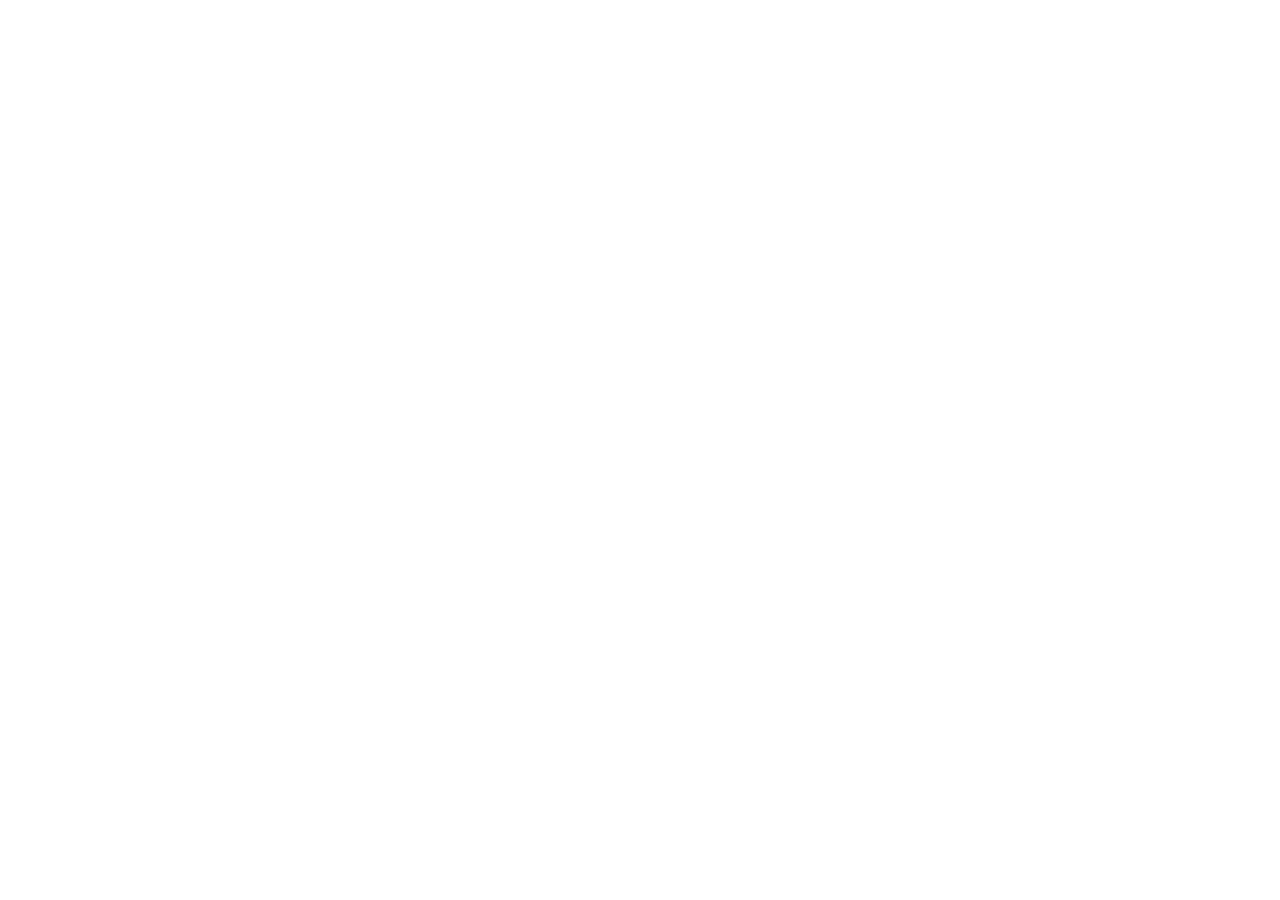
==== ex13_projeto_imovi/index.html @ ef21d88d "Commit inicial" ====
<!DOCTYPE html>
<html lang="pt-br">
  <head>
    <meta charset="UTF-8" />
    <meta http-equiv="X-UA-Compatible" content="IE=edge" />
    <meta name="viewport" content="width=device-width, initial-scale=1.0" />
    <title>iMovi</title>
    <link rel="shortcut icon" href="img/favicon.ico" type="image/x-icon" />
    <!-- Google fonts Lato -->
    <link rel="preconnect" href="https://fonts.googleapis.com" />
    <link rel="preconnect" href="https://fonts.gstatic.com" crossorigin />
    <link
      href="https://fonts.googleapis.com/css2?family=Lato:ital,wght@0,100;0,300;0,400;0,700;0,900;1,100;1,300;1,400;1,700;1,900&display=swap"
      rel="stylesheet"
    />
    <!-- CSS Bootstrap -->
    <link
      href="https://cdn.jsdelivr.net/npm/bootstrap@5.0.2/dist/css/bootstrap.min.css"
      rel="stylesheet"
      integrity="sha384-EVSTQN3/azprG1Anm3QDgpJLIm9Nao0Yz1ztcQTwFspd3yD65VohhpuuCOmLASjC"
      crossorigin="anonymous"
    />
    <!-- Bootstrap Icons -->
    <link
      rel="stylesheet"
      href="https://cdn.jsdelivr.net/npm/bootstrap-icons@1.5.0/font/bootstrap-icons.css"
    />
    <!-- CSS do projeto -->
    <link rel="stylesheet" href="css/styles.css" />
    <!-- JavaScript Bootstrap -->
    <script
      src="https://cdn.jsdelivr.net/npm/bootstrap@5.0.2/dist/js/bootstrap.bundle.min.js"
      integrity="sha384-MrcW6ZMFYlzcLA8Nl+NtUVF0sA7MsXsP1UyJoMp4YLEuNSfAP+JcXn/tWtIaxVXM"
      crossorigin="anonymous"
    ></script>
  </head>
  <body>
    

    <!-- 1ª Digitação (Aqui) -->

   
  </body>
</html>
---- ex13_projeto_imovi/css/styles.css ----
/* 2ª Digitação (Aqui) */
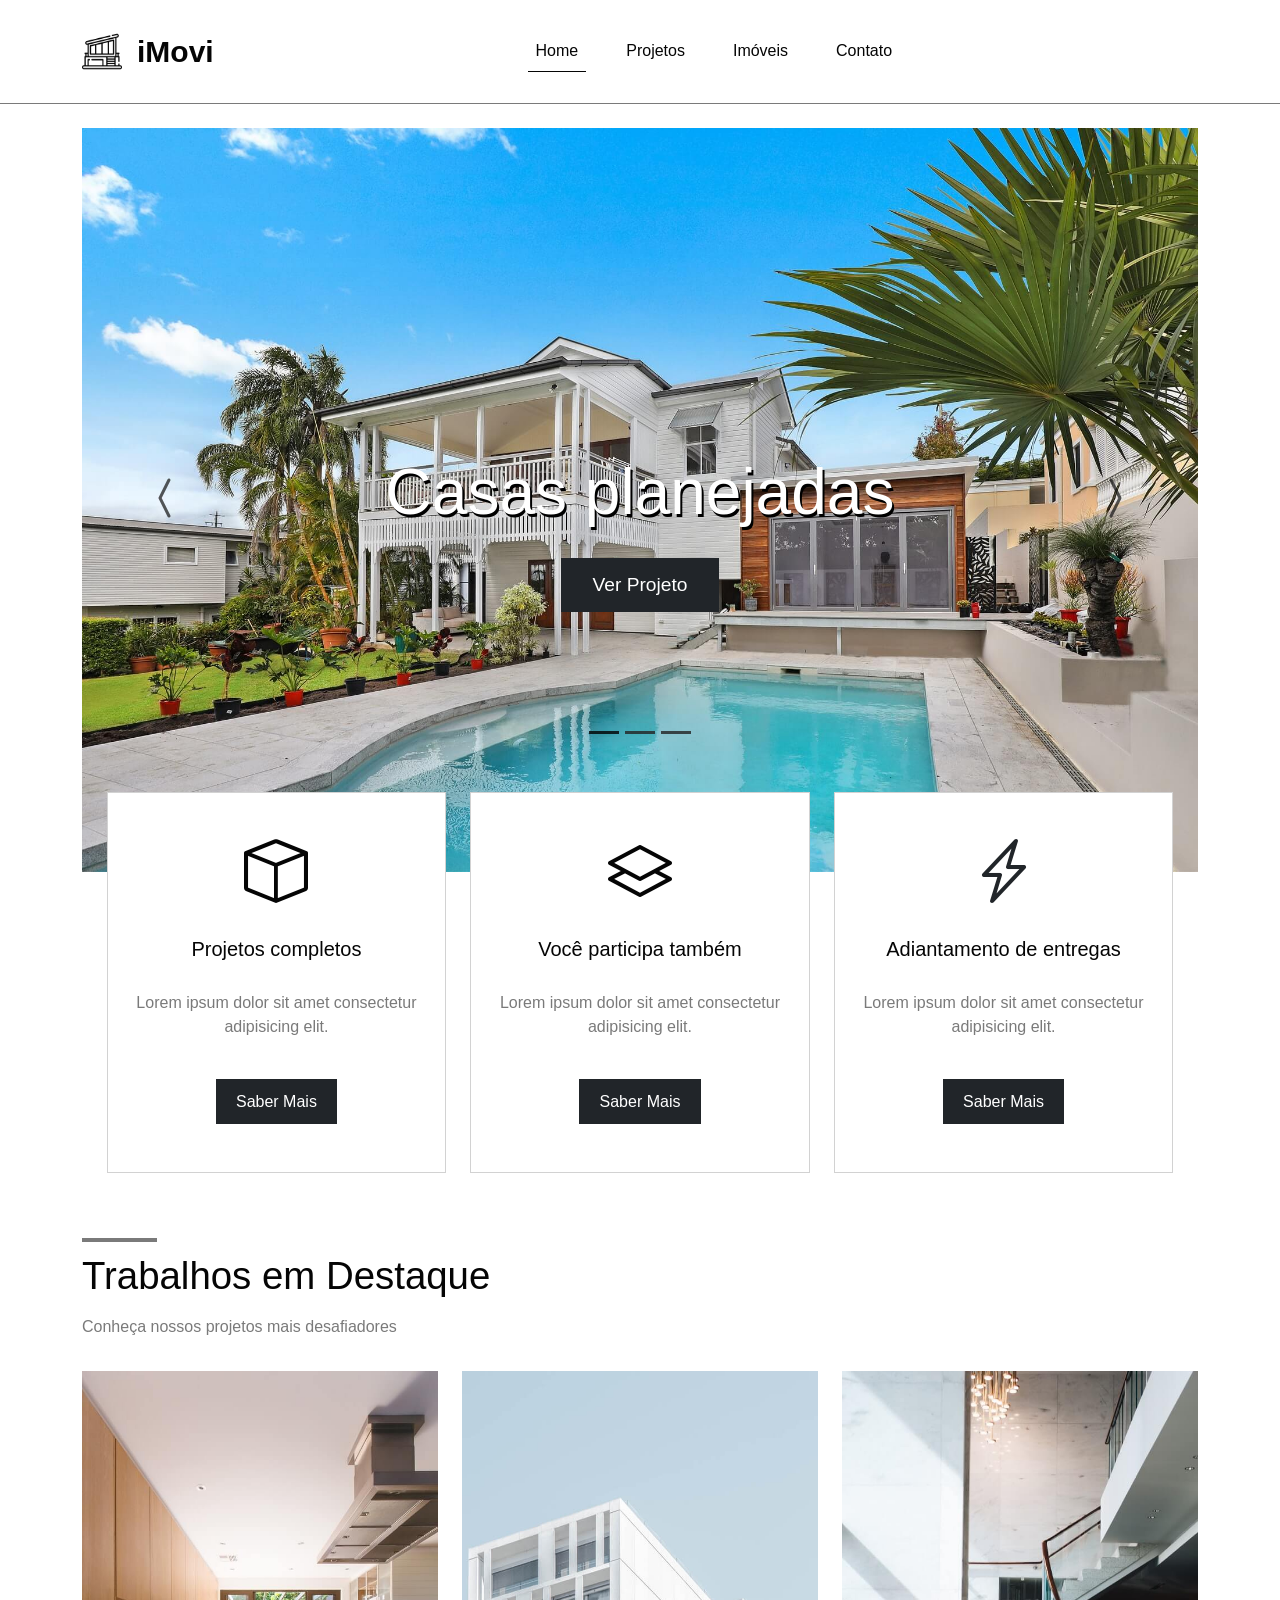
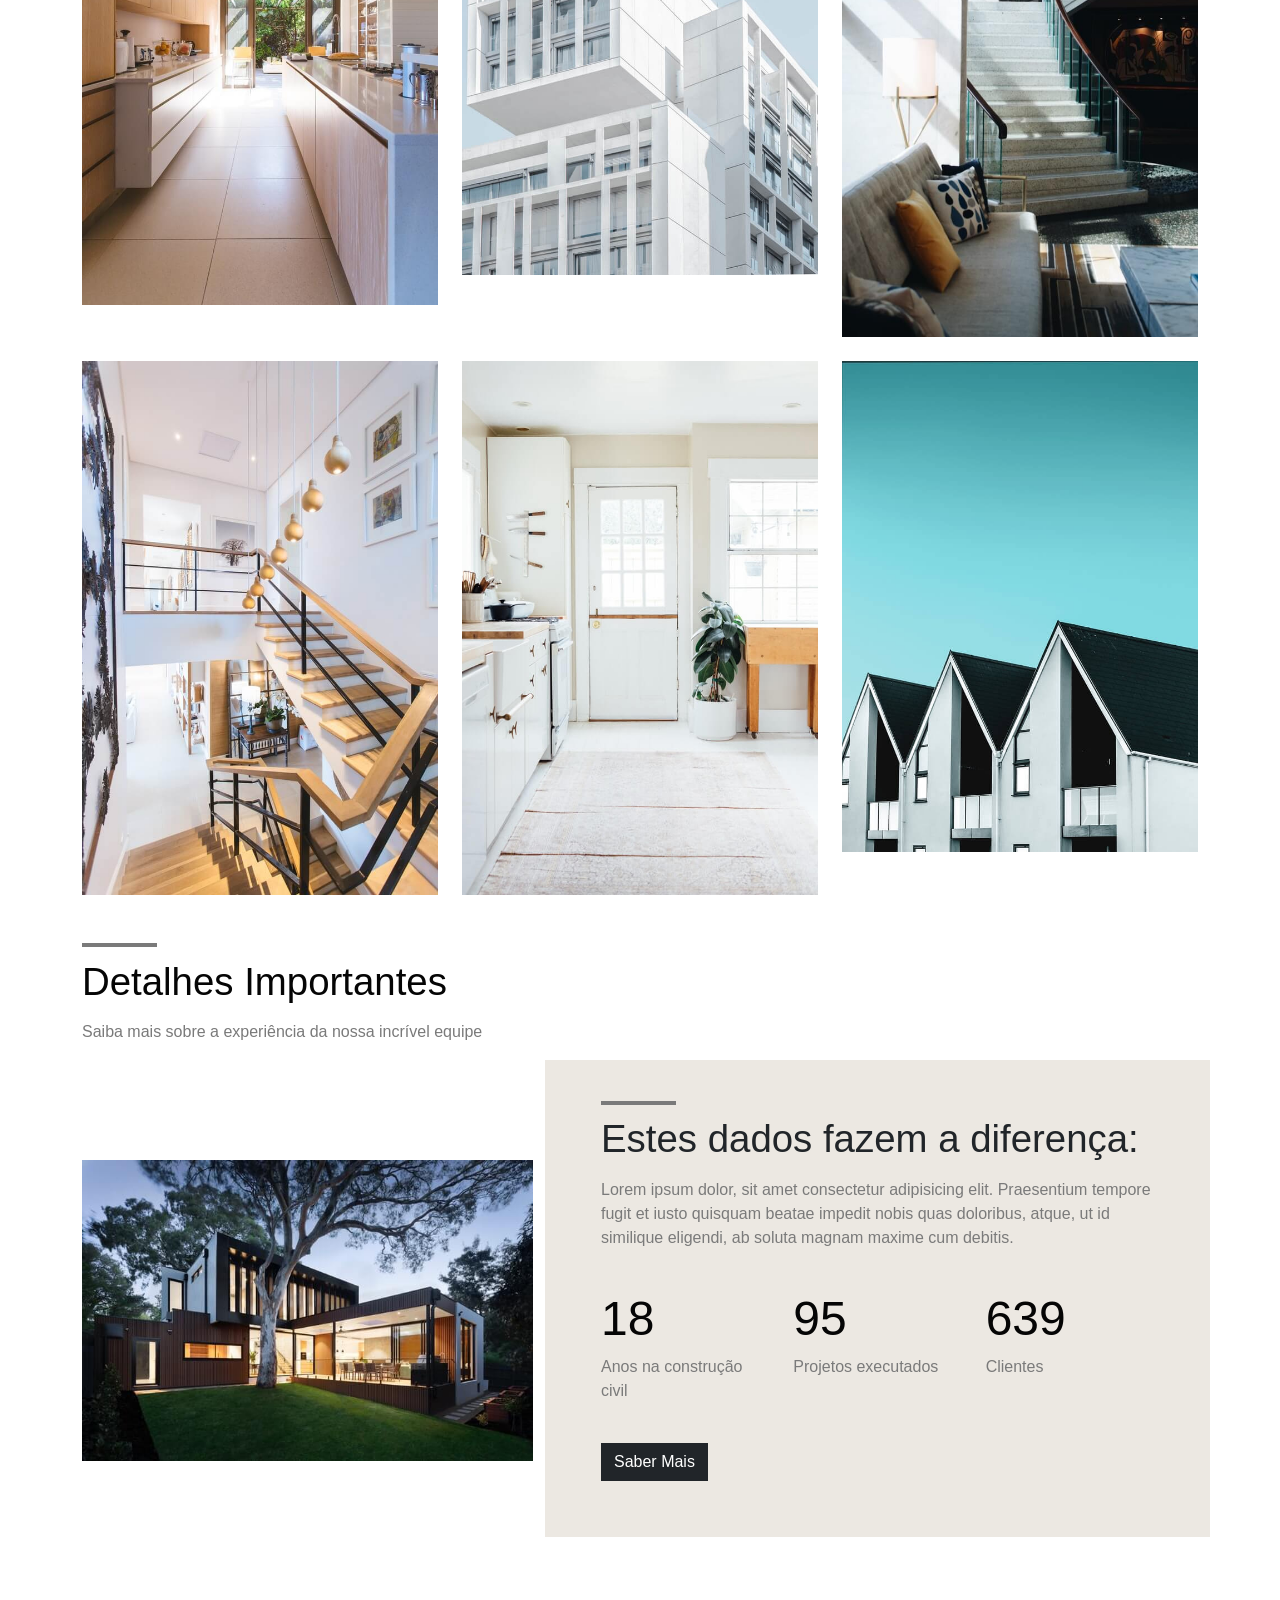
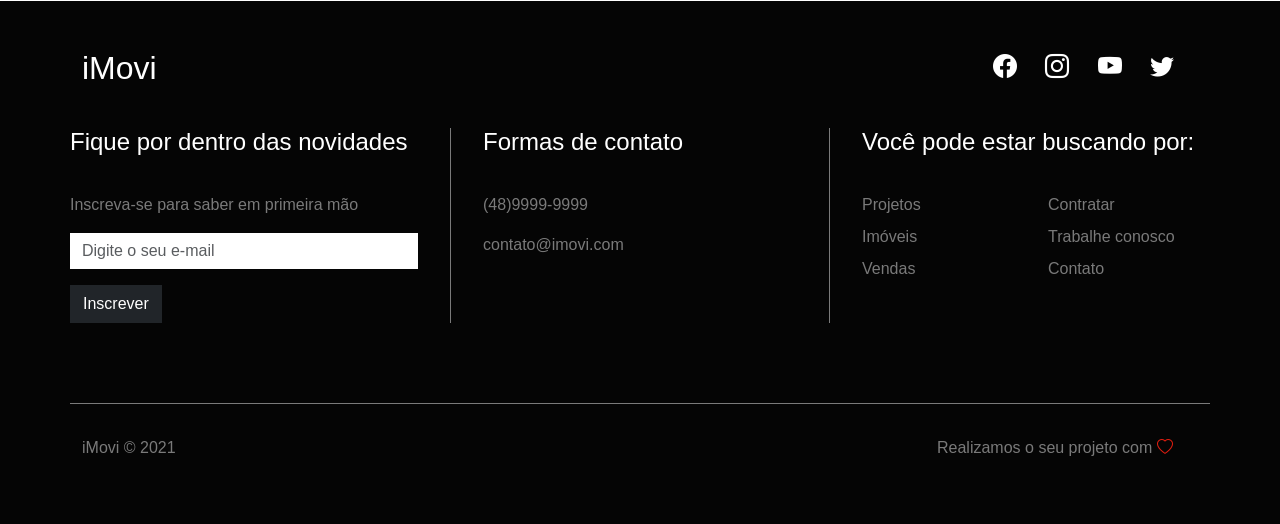
==== commit 64064435: "feitos do 1 ao 13 exercicios feitos do 1 ao 13" ====
--- a/ex13_projeto_imovi/index.html
+++ b/ex13_projeto_imovi/index.html
@@ -1,4 +1,4 @@
-<!DOCTYPE html>
+<!doctype html>
 <html lang="pt-br">
   <head>
     <meta charset="UTF-8" />
@@ -35,10 +35,333 @@
     ></script>
   </head>
   <body>
-    
-
     <!-- 1ª Digitação (Aqui) -->
 
-   
+    <nav class="navbar navbar-expand-lg fixed-top bg-primary-color" id="navbar">
+      <div class="container py-3">
+        <a class="navbar-brand" href="#">
+          <img src="img/imovi-icon.png" alt="iMovi" />
+          <span>iMovi</span>
+        </a>
+        <button
+          class="navbar-toggler"
+          type="button"
+          data-bs-toggle="collapse"
+          data-bs-target="#navbar-items"
+          aria-controls="navbar-items"
+          aria-expanded="false"
+          aria-label="Toggle navigation"
+        >
+          <i class="bi bi-list"></i>
+        </button>
+        <div class="collapse navbar-collapse" id="navbar-items">
+          <ul class="navbar-nav me-auto mb-2 mb-lg-0">
+            <li class="nav-item">
+              <a class="nav-link active" aria-current="page" href="#">Home</a>
+            </li>
+            <li class="nav-item">
+              <a class="nav-link" href="#">Projetos</a>
+            </li>
+            <li class="nav-item">
+              <a class="nav-link" href="#">Imóveis</a>
+            </li>
+            <li class="nav-item">
+              <a class="nav-link" href="#">Contato</a>
+            </li>
+          </ul>
+        </div>
+      </div>
+    </nav>
+
+    <div class="container" id="slider-container">
+      <div id="slider" class="carousel slide" data-bs-ride="carousel">
+        <div class="carousel-indicators">
+          <button
+            type="button"
+            data-bs-target="#slider"
+            data-bs-slide-to="0"
+            class="active"
+            aria-current="true"
+            aria-label="Slide 1"
+          ></button>
+          <button
+            type="button"
+            data-bs-target="#slider"
+            data-bs-slide-to="1"
+            aria-label="Slide 2"
+          ></button>
+          <button
+            type="button"
+            data-bs-target="#slider"
+            data-bs-slide-to="2"
+            aria-label="Slide 3"
+          ></button>
+        </div>
+        <div class="carousel-inner">
+          <div class="carousel-item active">
+            <img src="img/banner-1.jpg" class="d-block w-100" alt="Casa 1" />
+            <div class="carousel-caption">
+              <h5>Casas planejadas</h5>
+              <a href="#" class="btn btn-dark">Ver Projeto</a>
+            </div>
+          </div>
+          <div class="carousel-item">
+            <img src="img/banner-2.jpg" class="d-block w-100" alt="Casa 2" />
+            <div class="carousel-caption">
+              <h5>Projetos Complexos</h5>
+              <a href="#" class="btn btn-dark">Ver Projeto</a>
+            </div>
+          </div>
+          <div class="carousel-item">
+            <img src="img/banner-3.jpg" class="d-block w-100" alt="Casa 3" />
+            <div class="carousel-caption">
+              <h5>Projetos Inovadores</h5>
+              <a href="#" class="btn btn-dark">Ver Projeto</a>
+            </div>
+          </div>
+        </div>
+        <button
+          class="carousel-control-prev"
+          type="button"
+          data-bs-target="#slider"
+          data-bs-slide="prev"
+        >
+          <i class="bi bi-chevron-compact-left"></i>
+          <span class="visually-hidden">Previous</span>
+        </button>
+        <button
+          class="carousel-control-next"
+          type="button"
+          data-bs-target="#slider"
+          data-bs-slide="next"
+        >
+          <i class="bi bi-chevron-compact-right"></i>
+          <span class="visually-hidden">Next</span>
+        </button>
+      </div>
+    </div>
+
+    <div class="col-12 col-md-10 offset-md-1" id="mini-banners">
+      <div class="row">
+        <div class="col-12 col-md-4">
+          <div class="card text-center">
+            <i class="bi bi-box primary-color"></i>
+            <div class="card-body">
+              <h5 class="card-title primary-color">Projetos completos</h5>
+              <p class="card-text secondary-color">
+                Lorem ipsum dolor sit amet consectetur adipisicing elit.
+              </p>
+              <a href="#" class="btn btn-dark">Saber Mais</a>
+            </div>
+          </div>
+        </div>
+        <div class="col-12 col-md-4">
+          <div class="card text-center">
+            <i class="bi bi-layers primary-color"></i>
+            <div class="card-body">
+              <h5 class="card-title primary-color">Você participa também</h5>
+              <p class="card-text secondary-color">
+                Lorem ipsum dolor sit amet consectetur adipisicing elit.
+              </p>
+              <a href="#" class="btn btn-dark">Saber Mais</a>
+            </div>
+          </div>
+        </div>
+        <div class="col-12 col-md-4">
+          <div class="card text-center">
+            <i class="bi bi-lightning-charge"></i>
+            <div class="card-body primary-color">
+              <h5 class="card-title primary-color">Adiantamento de entregas</h5>
+              <p class="card-text secondary-color">
+                Lorem ipsum dolor sit amet consectetur adipisicing elit.
+              </p>
+              <a href="#" class="btn btn-dark">Saber Mais</a>
+            </div>
+          </div>
+        </div>
+      </div>
+    </div>
+
+    <div class="container" id="featured-container">
+      <div class="col-12">
+        <h2 class="title primary-color">Trabalhos em Destaque</h2>
+        <p class="subtitle secondary-color">
+          Conheça nossos projetos mais desafiadores
+        </p>
+      </div>
+      <div class="col-12" id="featured-images">
+        <div class="row g-4">
+          <div class="col-12 col-md-4">
+            <img src="img/project-1.jpg" alt="Projeto 1" class="img-fluid" />
+            <div class="banner-content">
+              <p class="secondary-color">Categoria</p>
+              <h3>Nome do Projeto</h3>
+            </div>
+          </div>
+          <div class="col-12 col-md-4">
+            <img src="img/project-2.jpg" alt="Projeto 2" class="img-fluid" />
+            <div class="banner-content">
+              <p class="secondary-color">Categoria</p>
+              <h3>Nome do Projeto</h3>
+            </div>
+          </div>
+          <div class="col-12 col-md-4">
+            <img src="img/project-3.jpg" alt="Projeto 3" class="img-fluid" />
+            <div class="banner-content">
+              <p class="secondary-color">Categoria</p>
+              <h3>Nome do Projeto</h3>
+            </div>
+          </div>
+          <div class="col-12 col-md-4">
+            <img src="img/project-4.jpg" alt="Projeto 4" class="img-fluid" />
+            <div class="banner-content">
+              <p class="secondary-color">Categoria</p>
+              <h3>Nome do Projeto</h3>
+            </div>
+          </div>
+          <div class="col-12 col-md-4">
+            <img src="img/project-5.jpg" alt="Projeto 5" class="img-fluid" />
+            <div class="banner-content">
+              <p class="secondary-color">Categoria</p>
+              <h3>Nome do Projeto</h3>
+            </div>
+          </div>
+          <div class="col-12 col-md-4">
+            <img src="img/project-6.jpg" alt="Projeto 6" class="img-fluid" />
+            <div class="banner-content">
+              <p class="secondary-color">Categoria</p>
+              <h3>Nome do Projeto</h3>
+            </div>
+          </div>
+        </div>
+      </div>
+    </div>
+
+    <div class="container" id="info-container">
+      <div class="col-12">
+        <h2 class="title primary-color">Detalhes Importantes</h2>
+        <p class="subtitle secondary-color">
+          Saiba mais sobre a experiência da nossa incrível equipe
+        </p>
+      </div>
+      <div class="col-12">
+        <div class="row">
+          <div class="col-12 col-md-5" id="info-banner">
+            <img src="img/infobanner.jpg" alt="Informações" class="img-fluid" />
+          </div>
+          <div class="col-12 col-md-7 bg-secondary-color" id="info-content">
+            <div class="row">
+              <div class="col-12">
+                <h2 class="title">Estes dados fazem a diferença:</h2>
+                <p class="subtitle secondary-color">
+                  Lorem ipsum dolor, sit amet consectetur adipisicing elit.
+                  Praesentium tempore fugit et iusto quisquam beatae impedit
+                  nobis quas doloribus, atque, ut id similique eligendi, ab
+                  soluta magnam maxime cum debitis.
+                </p>
+              </div>
+              <div class="col-12" id="info-numbers">
+                <div class="row">
+                  <div class="col-4">
+                    <h3 class="primary-color">18</h3>
+                    <p class="secondary-color">Anos na construção civil</p>
+                  </div>
+                  <div class="col-4">
+                    <h3 class="primary-color">95</h3>
+                    <p class="secondary-color">Projetos executados</p>
+                  </div>
+                  <div class="col-4">
+                    <h3 class="primary-color">639</h3>
+                    <p class="secondary-color">Clientes</p>
+                  </div>
+                </div>
+              </div>
+              <div class="col-12">
+                <a href="#" class="btn btn-dark">Saber Mais</a>
+              </div>
+            </div>
+          </div>
+        </div>
+      </div>
+    </div>
+
+    <footer class="container-fluid bg-dark-color" id="footer">
+      <div class="container">
+        <div class="row">
+          <div class="col-12" id="footer-top">
+            <div class="row justify-content-between">
+              <div class="col-4">
+                <h2>iMovi</h2>
+              </div>
+              <div class="col-4" id="social-icons">
+                <i class="bi bi-facebook"></i>
+                <i class="bi bi-instagram"></i>
+                <i class="bi bi-youtube"></i>
+                <i class="bi bi-twitter"></i>
+              </div>
+            </div>
+          </div>
+          <div class="col-12" id="footer-details">
+            <div class="row">
+              <div class="col-12 col-md-4" id="news-container">
+                <h4>Fique por dentro das novidades</h4>
+                <p class="secondary-color">
+                  Inscreva-se para saber em primeira mão
+                </p>
+                <form>
+                  <div class="mb-3">
+                    <input
+                      type="email"
+                      class="form-control"
+                      placeholder="Digite o seu e-mail"
+                    />
+                  </div>
+                  <button class="btn btn-dark">Inscrever</button>
+                </form>
+              </div>
+              <div class="col-12 col-md-4" id="contact-container">
+                <h4>Formas de contato</h4>
+                <p class="secondary-color">(48)9999-9999</p>
+                <p class="secondary-color">contato@imovi.com</p>
+              </div>
+              <div class="col-12 col-md-4" id="links-container">
+                <div class="row">
+                  <h4>Você pode estar buscando por:</h4>
+                  <div class="col-6">
+                    <ul class="list-unstyled">
+                      <li><a href="#" class="secondary-color">Projetos</a></li>
+                      <li><a href="#" class="secondary-color">Imóveis</a></li>
+                      <li><a href="#" class="secondary-color">Vendas</a></li>
+                    </ul>
+                  </div>
+                  <div class="col-6">
+                    <ul class="list-unstyled">
+                      <li><a href="#" class="secondary-color">Contratar</a></li>
+                      <li>
+                        <a href="#" class="secondary-color">Trabalhe conosco</a>
+                      </li>
+                      <li><a href="#" class="secondary-color">Contato</a></li>
+                    </ul>
+                  </div>
+                </div>
+              </div>
+            </div>
+          </div>
+          <div class="col-12" id="footer-bottom">
+            <div class="row justify-content-between">
+              <div class="col-12 col-md-3">
+                <p class="secondary-color">iMovi &copy; 2021</p>
+              </div>
+              <div class="col-12 col-md-3">
+                <p class="secondary-color">
+                  Realizamos o seu projeto com
+                  <i class="bi bi-heart"></i>
+                </p>
+              </div>
+            </div>
+          </div>
+        </div>
+      </div>
+    </footer>
   </body>
 </html>
--- a/ex13_projeto_imovi/css/styles.css
+++ b/ex13_projeto_imovi/css/styles.css
@@ -1 +1,342 @@
-/* 2ª Digitação (Aqui) */+/* 2ª Digitação (Aqui) */
+/* 2ª Digitação (Aqui) */
+
+* {
+  font-family: 'Lato', sans-serif;
+}
+
+.bg-primary-color {
+  background-color: #fff;
+}
+
+.bg-secondary-color {
+  background-color: #ece8e2;
+}
+
+.bg-dark-color {
+  background-color: #050505;
+}
+
+.primary-color {
+  color: #050505;
+}
+
+.secondary-color {
+  color: #7a7a7a;
+}
+
+/* NAVBAR */
+#navbar {
+  border-bottom: 1px solid #7a7a7a;
+}
+
+#navbar a {
+  color: #050505;
+}
+
+#navbar a:hover {
+  color: #7a7a7a;
+}
+
+#navbar .active {
+  border-bottom: 1px solid #050505;
+}
+
+.navbar-brand {
+  display: flex;
+}
+
+.navbar-brand img {
+  width: 40px;
+}
+
+.navbar-brand span {
+  font-weight: 700;
+  font-size: 1.5em;
+  margin-left: 0.5em;
+}
+
+#navbar-items .navbar-nav {
+  display: flex;
+  justify-content: center;
+  width: 100%;
+}
+
+#navbar-items .nav-item {
+  margin: 0 1em;
+}
+
+/* SLIDER */
+#slider {
+  margin-top: 8em;
+  margin-bottom: 1em;
+}
+
+#slider .carousel-caption {
+  bottom: 3em;
+}
+
+#slider .carousel-caption h5 {
+  font-size: 2.5em;
+  text-shadow: #000 2px 2px;
+}
+
+.btn {
+  border-radius: 0;
+}
+
+#slider .btn {
+  padding: 0.3em 0.8em;
+  font-size: 1em;
+  margin-top: 1em;
+}
+
+.carousel-control-prev,
+.carousel-control-next {
+  opacity: 0.7;
+}
+
+.carousel-control-prev i,
+.carousel-control-next i {
+  color: #111;
+  font-size: 3em;
+}
+
+.carousel-indicators [data-bs-target] {
+  background-color: #222;
+  opacity: 0.8;
+}
+
+.carousel-indicators .active {
+  background-color: #000;
+}
+
+@media (min-width: 768px) {
+  #slider .carousel-caption {
+    bottom: 15em;
+  }
+
+  #slider .carousel-caption h5 {
+    font-size: 4em;
+    text-shadow: #000 2px 3px;
+  }
+
+  #slider .btn {
+    padding: 0.6em 1.6em;
+    font-size: 1.2em;
+    margin-top: 1em;
+  }
+
+  .carousel-indicators {
+    bottom: 7em;
+  }
+}
+
+/* MINI BANNERS */
+#mini-banners {
+  margin-bottom: 4em;
+}
+
+#mini-banners .card {
+  padding: 2em 0.3em;
+  border-radius: 0;
+}
+
+#mini-banners i {
+  font-size: 4em;
+}
+
+#mini-banners .card-title {
+  margin-bottom: 1.5em;
+}
+
+#mini-banners .btn {
+  margin-top: 1.5em;
+  padding: 0.6em 1.2em;
+}
+
+#mini-banners .card {
+  margin-bottom: 1em;
+}
+
+@media (min-width: 768px) {
+  #mini-banners {
+    margin-top: -6em;
+  }
+}
+
+/* DESTAQUES */
+#featured-container {
+  margin-bottom: 4em;
+}
+
+.title {
+  font-size: 1.75em;
+  margin-bottom: 0.4em;
+  position: relative;
+}
+
+.title:before {
+  width: 75px;
+  border-top: 4px solid #7a7a7a;
+  content: '';
+  position: absolute;
+  bottom: 2em;
+}
+
+#featured-images {
+  margin-top: 2em;
+}
+
+#featured-images .col-md-4 {
+  position: relative;
+  cursor: pointer;
+}
+
+#featured-images .col-md-4:hover > .banner-content {
+  opacity: 0.8;
+}
+
+#featured-images .banner-content {
+  position: absolute;
+  top: 0;
+  left: 0;
+  height: 100%;
+  width: 100%;
+  background-color: #fff;
+  display: flex;
+  align-items: center;
+  justify-content: center;
+  flex-direction: column;
+  opacity: 0.6;
+  transition: 0.5s;
+}
+
+@media (min-width: 768px) {
+  .title {
+    font-size: 2.4em;
+  }
+
+  .title:before {
+    bottom: 1.5em;
+  }
+
+  #featured-images .banner-content {
+    opacity: 0;
+  }
+}
+
+/* INFO */
+#info-content {
+  margin-bottom: 4em;
+  padding: 4em 1em;
+}
+
+#info-numbers {
+  margin: 1.5em 0;
+}
+
+#info-banner {
+  align-items: center;
+  display: flex;
+  margin-bottom: 2.5em;
+}
+
+#info-numbers h3 {
+  font-size: 3em;
+}
+
+@media (min-width: 768px) {
+  #info-content {
+    padding: 3.5em;
+  }
+}
+
+/* FOOTER TOP */
+#footer {
+  padding: 3em 2em;
+}
+
+#footer-top {
+  margin-bottom: 2em;
+}
+
+#footer-top,
+#footer-top i {
+  color: #fff;
+}
+
+#social-icons {
+  text-align: right;
+}
+
+#social-icons i {
+  margin-right: 1em;
+  font-size: 1.5em;
+  cursor: pointer;
+}
+
+#social-icons i:hover {
+  color: #7a7a7a;
+}
+
+/* FOOTER DETAILS */
+#footer-details {
+  margin-bottom: 3em;
+}
+
+#news-container,
+#contact-container,
+#links-container {
+  padding: 0;
+  border: 0;
+  margin-bottom: 2em;
+}
+
+#footer-details h4 {
+  color: #fff;
+  margin-bottom: 1.5em;
+}
+
+#news-container input {
+  border-radius: 0;
+  border: none;
+}
+
+#links-container li {
+  margin-bottom: 0.5em;
+}
+
+#links-container a {
+  text-decoration: none;
+}
+
+#links-container a:hover {
+  color: #fff;
+}
+
+/* FOOTER BOTTOM */
+#footer-bottom {
+  border-top: 1px solid #7a7a7a;
+  padding-top: 2em;
+}
+
+#footer-bottom i {
+  color: #e61e10;
+}
+
+@media (min-width: 768px) {
+  #news-container {
+    padding-right: 2em;
+  }
+
+  #contact-container {
+    padding: 0 2em;
+    border-left: 1px solid #7a7a7a;
+    border-right: 1px solid #7a7a7a;
+  }
+
+  #links-container {
+    padding-left: 2em;
+  }
+}
